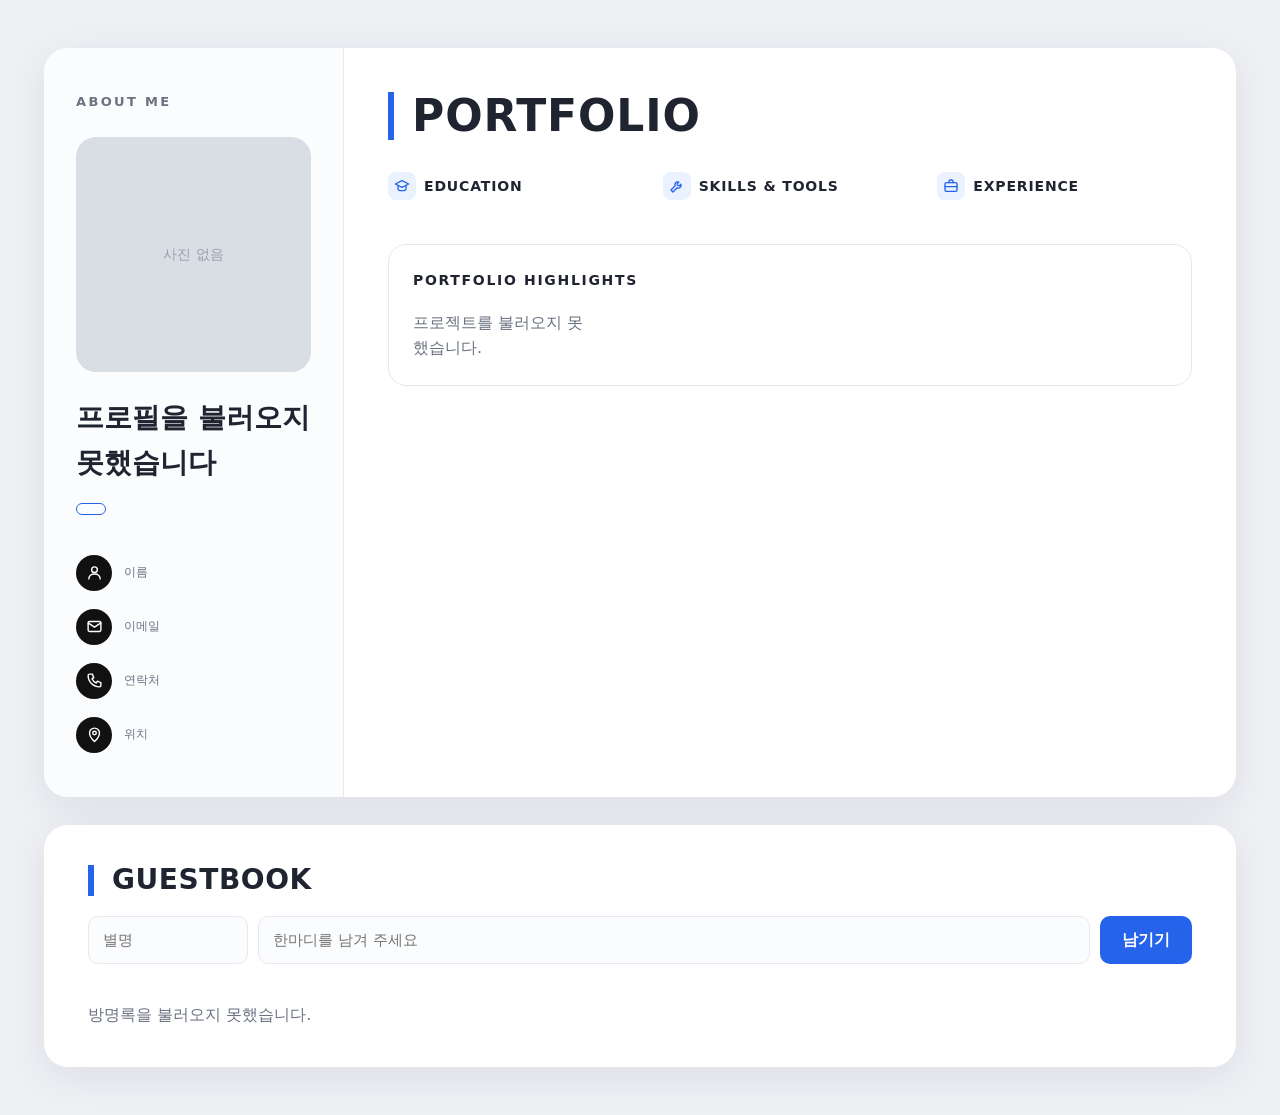
==== index.html @ c54debd6 "방문자 화면(index.html, style.css, script.js) 추가 - ABOUT ME / PORTFOLIO 두 칸 흰 카드, 휴대폰에서는 한 줄로 쌓임 - profil" ====
<!DOCTYPE html>
<html lang="ko">
<head>
  <meta charset="UTF-8">
  <meta name="viewport" content="width=device-width, initial-scale=1">
  <title>포트폴리오</title>
  <link rel="stylesheet" href="style.css">
</head>
<body>
  <main class="page">

    <!-- 흰 큰 카드 -->
    <section class="sheet">

      <!-- 왼쪽: ABOUT ME -->
      <aside class="about">
        <p class="section-label">ABOUT ME</p>

        <div class="photo" id="photo">
          <span class="photo-empty">사진 없음</span>
        </div>

        <h2 class="about-name" id="name">불러오는 중…</h2>
        <p class="about-title" id="title"></p>
        <p class="badge" id="badge" hidden></p>

        <ul class="contact">
          <li>
            <span class="contact-icon">
              <svg viewBox="0 0 24 24"><circle cx="12" cy="8" r="4"/><path d="M4 21c0-4.4 3.6-7 8-7s8 2.6 8 7"/></svg>
            </span>
            <span class="contact-text">
              <span class="contact-key">이름</span>
              <span class="contact-value" id="c-name"></span>
            </span>
          </li>
          <li>
            <span class="contact-icon">
              <svg viewBox="0 0 24 24"><rect x="3" y="5" width="18" height="14" rx="2"/><path d="M3 7l9 6 9-6"/></svg>
            </span>
            <span class="contact-text">
              <span class="contact-key">이메일</span>
              <span class="contact-value" id="c-email"></span>
            </span>
          </li>
          <li>
            <span class="contact-icon">
              <svg viewBox="0 0 24 24"><path d="M5 3h4l2 5-2.5 1.5a11 11 0 0 0 6 6L16 13l5 2v4a2 2 0 0 1-2 2A16 16 0 0 1 3 5a2 2 0 0 1 2-2z"/></svg>
            </span>
            <span class="contact-text">
              <span class="contact-key">연락처</span>
              <span class="contact-value" id="c-phone"></span>
            </span>
          </li>
          <li>
            <span class="contact-icon">
              <svg viewBox="0 0 24 24"><path d="M12 22s7-6.2 7-12a7 7 0 0 0-14 0c0 5.8 7 12 7 12z"/><circle cx="12" cy="10" r="2.5"/></svg>
            </span>
            <span class="contact-text">
              <span class="contact-key">위치</span>
              <span class="contact-value" id="c-location"></span>
            </span>
          </li>
        </ul>
      </aside>

      <!-- 오른쪽: PORTFOLIO -->
      <div class="content">
        <h1 class="big-title">PORTFOLIO</h1>

        <p class="headline" id="headline"></p>
        <p class="intro" id="intro"></p>

        <div class="facts">
          <div class="fact">
            <h3 class="fact-title">
              <span class="fact-icon">
                <svg viewBox="0 0 24 24"><path d="M2 9l10-5 10 5-10 5z"/><path d="M6 11v5c0 1.5 2.7 3 6 3s6-1.5 6-3v-5"/></svg>
              </span>
              EDUCATION
            </h3>
            <p class="fact-text" id="education"></p>
          </div>
          <div class="fact">
            <h3 class="fact-title">
              <span class="fact-icon">
                <svg viewBox="0 0 24 24"><path d="M14.7 6.3a4 4 0 0 0-5.4 5.4L3 18l3 3 6.3-6.3a4 4 0 0 0 5.4-5.4l-2.5 2.5-2.4-.6-.6-2.4z"/></svg>
              </span>
              SKILLS &amp; TOOLS
            </h3>
            <p class="fact-text" id="skills"></p>
          </div>
          <div class="fact">
            <h3 class="fact-title">
              <span class="fact-icon">
                <svg viewBox="0 0 24 24"><rect x="3" y="7" width="18" height="13" rx="2"/><path d="M9 7V5a2 2 0 0 1 2-2h2a2 2 0 0 1 2 2v2M3 13h18"/></svg>
              </span>
              EXPERIENCE
            </h3>
            <p class="fact-text" id="experience"></p>
          </div>
        </div>

        <div class="highlights">
          <h3 class="highlights-title">PORTFOLIO HIGHLIGHTS</h3>
          <div class="cards" id="cards">
            <p class="muted">불러오는 중…</p>
          </div>
        </div>

        <blockquote class="quote" id="quote" hidden></blockquote>
      </div>
    </section>

    <!-- 방명록 -->
    <section class="sheet guestbook">
      <h2 class="big-title small">GUESTBOOK</h2>

      <form class="gb-form" id="gb-form">
        <input class="gb-input gb-nick" id="gb-nick" type="text" placeholder="별명" maxlength="20" required>
        <input class="gb-input gb-msg" id="gb-msg" type="text" placeholder="한마디를 남겨 주세요" maxlength="200" required>
        <button class="gb-button" id="gb-button" type="button">남기기</button>
      </form>
      <p class="gb-status" id="gb-status"></p>

      <ul class="gb-list" id="gb-list">
        <li class="muted">불러오는 중…</li>
      </ul>
    </section>

  </main>

  <script src="script.js"></script>
</body>
</html>
---- style.css ----
/* ===== 색과 기본 ===== */
:root {
  --bg: #eef0f4;        /* 연회색 바탕 */
  --card: #ffffff;      /* 흰 카드 */
  --blue: #2563eb;      /* 파란 강조색 */
  --blue-soft: #eaf1ff;
  --text: #1f2430;
  --gray: #6b7280;
  --line: #e5e8ee;
  --tag: #f1f3f6;
}

* {
  box-sizing: border-box;
}

body {
  margin: 0;
  background: var(--bg);
  color: var(--text);
  font-family: "Pretendard", "Apple SD Gothic Neo", "Malgun Gothic", "Noto Sans KR", system-ui, sans-serif;
  line-height: 1.6;
}

h1, h2, h3, p {
  margin: 0;
}

.muted {
  color: var(--gray);
}

.page {
  max-width: 1240px;
  margin: 0 auto;
  padding: 48px 24px;
}

/* ===== 흰 큰 카드 ===== */
.sheet {
  background: var(--card);
  border-radius: 24px;
  box-shadow: 0 10px 40px rgba(20, 30, 60, 0.08);
  display: grid;
  grid-template-columns: 300px 1fr;
  overflow: hidden;
}

.section-label {
  font-size: 13px;
  font-weight: 800;
  letter-spacing: 0.18em;
  color: var(--gray);
  margin-bottom: 24px;
}

/* ===== 왼쪽 ABOUT ME ===== */
.about {
  padding: 44px 32px;
  border-right: 1px solid var(--line);
  background: #fbfcfe;
}

.photo {
  width: 100%;
  aspect-ratio: 1 / 1;
  border-radius: 20px;
  overflow: hidden;
  background: #d9dde4;      /* 사진이 없을 때 회색 자리 */
  display: flex;
  align-items: center;
  justify-content: center;
  margin-bottom: 24px;
}

.photo img {
  width: 100%;
  height: 100%;
  object-fit: cover;
  display: block;
}

.photo-empty {
  color: #9aa1ad;
  font-size: 14px;
}

.about-name {
  font-size: 28px;
  font-weight: 800;
}

.about-title {
  color: var(--blue);
  font-weight: 700;
  margin-top: 4px;
}

.badge {
  display: inline-block;
  margin-top: 14px;
  padding: 5px 14px;
  border: 1.5px solid var(--blue);
  border-radius: 999px;
  color: var(--blue);
  font-size: 13px;
  font-weight: 700;
}

.contact {
  list-style: none;
  padding: 0;
  margin: 32px 0 0;
  display: grid;
  gap: 18px;
}

.contact li {
  display: flex;
  align-items: center;
  gap: 12px;
}

.contact-icon {
  flex: none;
  width: 36px;
  height: 36px;
  border-radius: 50%;
  background: #111;          /* 동그란 검정 아이콘 */
  display: flex;
  align-items: center;
  justify-content: center;
}

.contact-icon svg {
  width: 17px;
  height: 17px;
  fill: none;
  stroke: #fff;
  stroke-width: 2;
  stroke-linecap: round;
  stroke-linejoin: round;
}

.contact-text {
  display: flex;
  flex-direction: column;
  min-width: 0;
}

.contact-key {
  font-size: 12px;
  color: var(--gray);
}

.contact-value {
  font-size: 14px;
  font-weight: 600;
  overflow-wrap: anywhere;
}

/* ===== 오른쪽 PORTFOLIO ===== */
.content {
  padding: 44px 44px 40px;
  min-width: 0;
}

.big-title {
  font-size: 44px;
  font-weight: 900;
  letter-spacing: 0.02em;
  line-height: 1.1;
  padding-left: 18px;
  border-left: 6px solid var(--blue);   /* 파란 세로 막대 */
  margin-bottom: 28px;
}

.big-title.small {
  font-size: 28px;
  margin-bottom: 20px;
}

.headline {
  font-size: 22px;
  font-weight: 700;
  line-height: 1.5;
}

.headline .name-mark {
  color: var(--blue);
  text-decoration: underline;
  text-decoration-color: var(--blue);
  text-decoration-thickness: 3px;
  text-underline-offset: 6px;
}

.intro {
  margin-top: 14px;
  color: var(--gray);
  white-space: pre-line;
}

/* 세 칸 */
.facts {
  display: grid;
  grid-template-columns: repeat(3, 1fr);
  gap: 20px;
  margin-top: 32px;
}

.fact {
  min-width: 0;
}

.fact-title {
  display: flex;
  align-items: center;
  gap: 8px;
  font-size: 14px;
  font-weight: 800;
  letter-spacing: 0.06em;
  margin-bottom: 8px;
}

.fact-icon {
  flex: none;
  width: 28px;
  height: 28px;
  border-radius: 8px;
  background: var(--blue-soft);
  display: flex;
  align-items: center;
  justify-content: center;
}

.fact-icon svg {
  width: 16px;
  height: 16px;
  fill: none;
  stroke: var(--blue);
  stroke-width: 2;
  stroke-linecap: round;
  stroke-linejoin: round;
}

.fact-text {
  font-size: 14px;
  color: var(--gray);
  white-space: pre-line;
  overflow-wrap: anywhere;
}

/* PORTFOLIO HIGHLIGHTS 상자 */
.highlights {
  margin-top: 36px;
  border: 1px solid var(--line);
  border-radius: 18px;
  padding: 24px;
}

.highlights-title {
  font-size: 14px;
  font-weight: 800;
  letter-spacing: 0.12em;
  margin-bottom: 18px;
}

.cards {
  display: grid;
  grid-template-columns: repeat(4, 1fr);
  gap: 16px;
}

/* 카드 하나 */
.card {
  display: flex;
  flex-direction: column;
  border: 1px solid var(--line);
  border-radius: 14px;
  background: #fff;
  overflow: hidden;
  min-width: 0;
  transition: transform 0.15s, box-shadow 0.15s;
}

.card:hover {
  transform: translateY(-3px);
  box-shadow: 0 8px 20px rgba(20, 30, 60, 0.08);
}

.card-link {
  display: block;
  color: inherit;
  text-decoration: none;
  flex: 1;
}

a.card-link {
  cursor: pointer;
}

/* 브라우저 창 모양 썸네일 */
.window {
  margin: 12px 12px 0;
  border: 1px solid var(--line);
  border-radius: 10px;
  overflow: hidden;
  background: #fff;
}

.window-bar {
  display: flex;
  gap: 5px;
  padding: 7px 9px;
  background: #f3f4f7;
  border-bottom: 1px solid var(--line);
}

.window-bar span {
  width: 7px;
  height: 7px;
  border-radius: 50%;
  background: #c9ced8;
}

.window-body {
  aspect-ratio: 16 / 10;
  background: #d9dde4;      /* 이미지가 없을 때 회색 자리 */
}

.window-body img {
  width: 100%;
  height: 100%;
  object-fit: cover;
  display: block;
}

.card-body {
  padding: 14px 14px 6px;
}

.card-meta {
  font-size: 12px;
  font-weight: 700;
  color: var(--blue);
}

.card-title {
  font-size: 16px;
  font-weight: 800;
  margin-top: 4px;
  line-height: 1.4;
}

.card-desc {
  font-size: 13px;
  color: var(--gray);
  margin-top: 6px;
  /* 두 줄까지만 보이고 나머지는 … */
  display: -webkit-box;
  -webkit-line-clamp: 2;
  -webkit-box-orient: vertical;
  overflow: hidden;
}

.tags {
  display: flex;
  flex-wrap: wrap;
  gap: 6px;
  margin-top: 10px;
}

.tag {
  font-size: 12px;
  background: var(--tag);
  color: var(--gray);
  border-radius: 6px;
  padding: 2px 8px;
}

.card-foot {
  padding: 4px 14px 14px;
}

/* 하트 좋아요 버튼 */
.like {
  display: inline-flex;
  align-items: center;
  gap: 6px;
  border: 1px solid var(--line);
  background: #fff;
  border-radius: 999px;
  padding: 4px 12px;
  font: inherit;
  font-size: 13px;
  color: var(--gray);
  cursor: pointer;
}

.like svg {
  width: 16px;
  height: 16px;
  fill: none;
  stroke: currentColor;
  stroke-width: 2;
}

.like:hover {
  border-color: #f3a3b5;
  color: #e11d48;
}

.like.on {
  color: #e11d48;
  border-color: #f3a3b5;
  background: #fff1f4;
  cursor: default;
}

.like.on svg {
  fill: currentColor;
}

/* 기울어진 인용 */
.quote {
  margin: 36px 0 0;
  padding: 18px 22px;
  border-left: 4px solid var(--blue);
  background: #f7f9fc;
  border-radius: 0 12px 12px 0;
  font-style: italic;
  color: #4b5563;
}

/* ===== 방명록 ===== */
.guestbook {
  display: block;
  margin-top: 28px;
  padding: 40px 44px;
}

.gb-form {
  display: flex;
  gap: 10px;
}

.gb-input {
  font: inherit;
  font-size: 15px;
  padding: 11px 14px;
  border: 1px solid var(--line);
  border-radius: 10px;
  background: #fbfcfe;
  min-width: 0;
}

.gb-input:focus {
  outline: 2px solid var(--blue-soft);
  border-color: var(--blue);
}

.gb-nick {
  width: 160px;
}

.gb-msg {
  flex: 1;
}

.gb-button {
  font: inherit;
  font-weight: 700;
  color: #fff;
  background: var(--blue);
  border: none;
  border-radius: 10px;
  padding: 0 22px;
  cursor: pointer;
}

.gb-button:disabled {
  opacity: 0.6;
  cursor: default;
}

.gb-status {
  min-height: 22px;
  font-size: 13px;
  color: var(--gray);
  margin-top: 6px;
}

.gb-list {
  list-style: none;
  padding: 0;
  margin: 10px 0 0;
}

.gb-item {
  padding: 14px 0;
  border-top: 1px solid var(--line);
}

.gb-head {
  display: flex;
  align-items: baseline;
  gap: 10px;
}

.gb-name {
  font-weight: 700;
}

.gb-date {
  font-size: 12px;
  color: var(--gray);
}

.gb-text {
  margin-top: 2px;
  overflow-wrap: anywhere;
  white-space: pre-line;
}

/* ===== 화면 폭에 따라 ===== */
@media (max-width: 1100px) {
  .cards {
    grid-template-columns: repeat(2, 1fr);
  }
}

/* 휴대폰: 모두 한 줄로 쌓기 */
@media (max-width: 760px) {
  .page {
    padding: 16px;
  }

  .sheet {
    grid-template-columns: 1fr;
    border-radius: 18px;
  }

  .about {
    border-right: none;
    border-bottom: 1px solid var(--line);
    padding: 28px 22px;
  }

  .photo {
    max-width: 220px;
  }

  .content {
    padding: 28px 22px;
  }

  .big-title {
    font-size: 32px;
  }

  .headline {
    font-size: 19px;
  }

  .facts,
  .cards {
    grid-template-columns: 1fr;
  }

  .highlights {
    padding: 16px;
  }

  .guestbook {
    padding: 28px 22px;
  }

  .gb-form {
    flex-direction: column;
  }

  .gb-nick {
    width: 100%;
  }

  .gb-button {
    padding: 12px;
  }
}
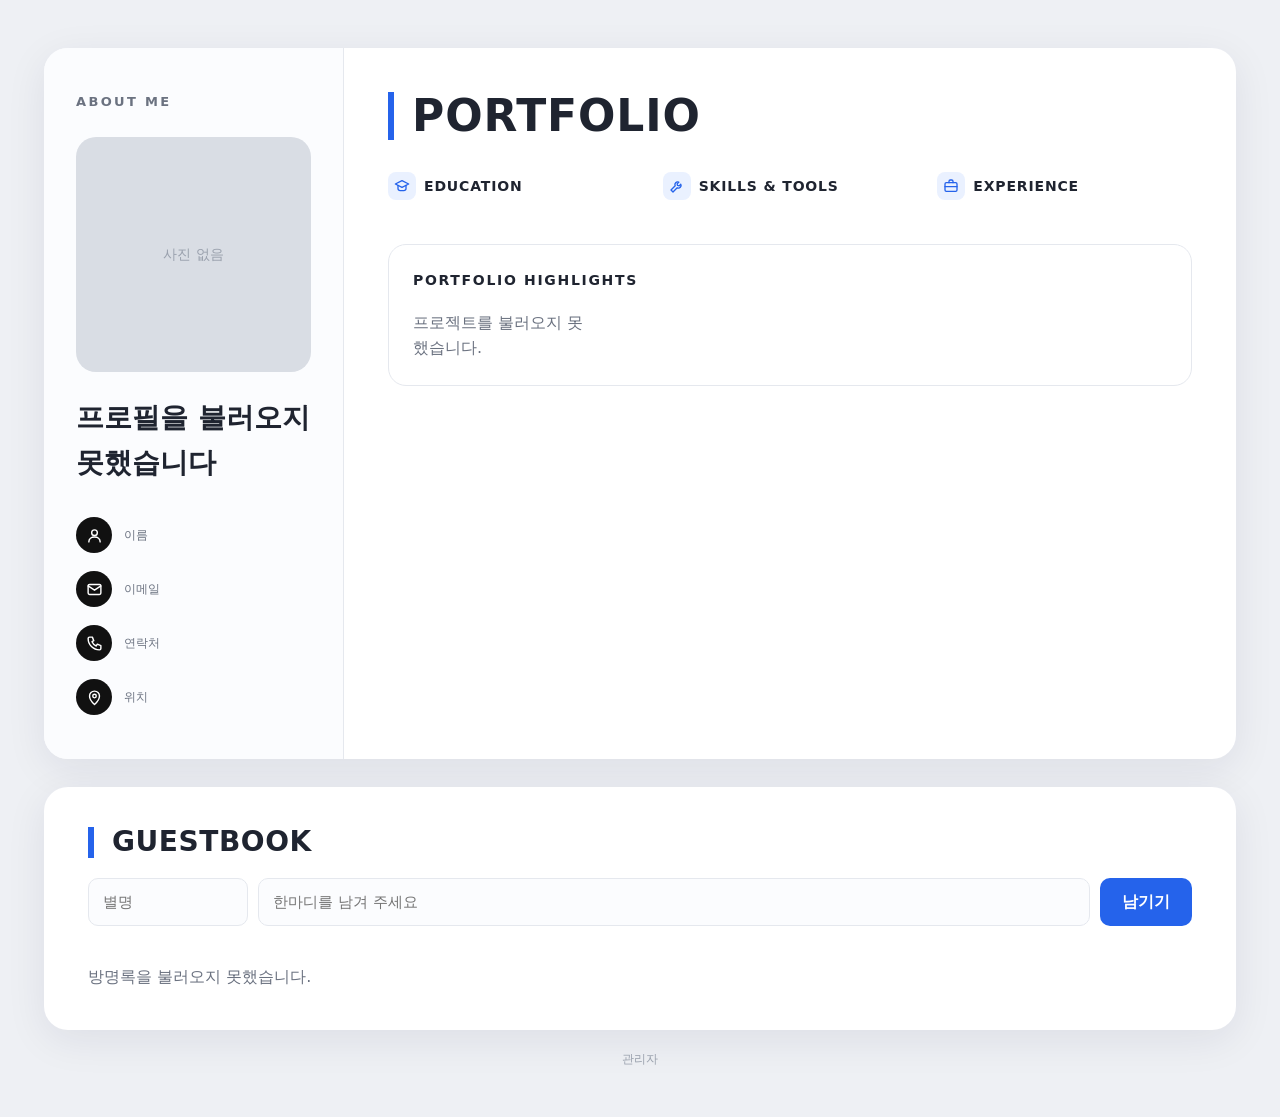
==== commit e35e1ea7: "관리자 화면(admin.html, admin.js) 추가 - Supabase Auth 이메일·비밀번호 로그인/로그아웃, admins에 없으면 안내 - 프로필 전체 수정과 사진 올리" ====
--- a/index.html
+++ b/index.html
@@ -128,6 +128,7 @@
       </ul>
     </section>
 
+    <p class="admin-link"><a href="admin.html">관리자</a></p>
   </main>
 
   <script src="script.js"></script>
--- a/style.css
+++ b/style.css
@@ -12,6 +12,11 @@
 
 * {
   box-sizing: border-box;
+}
+
+/* hidden을 붙인 것은 항상 숨긴다 */
+[hidden] {
+  display: none !important;
 }
 
 body {
@@ -522,6 +527,22 @@
   white-space: pre-line;
 }
 
+/* 맨 아래 작은 관리자 링크 */
+.admin-link {
+  text-align: center;
+  margin-top: 20px;
+  font-size: 12px;
+}
+
+.admin-link a {
+  color: #9aa1ad;
+  text-decoration: none;
+}
+
+.admin-link a:hover {
+  color: var(--blue);
+}
+
 /* ===== 화면 폭에 따라 ===== */
 @media (max-width: 1100px) {
   .cards {
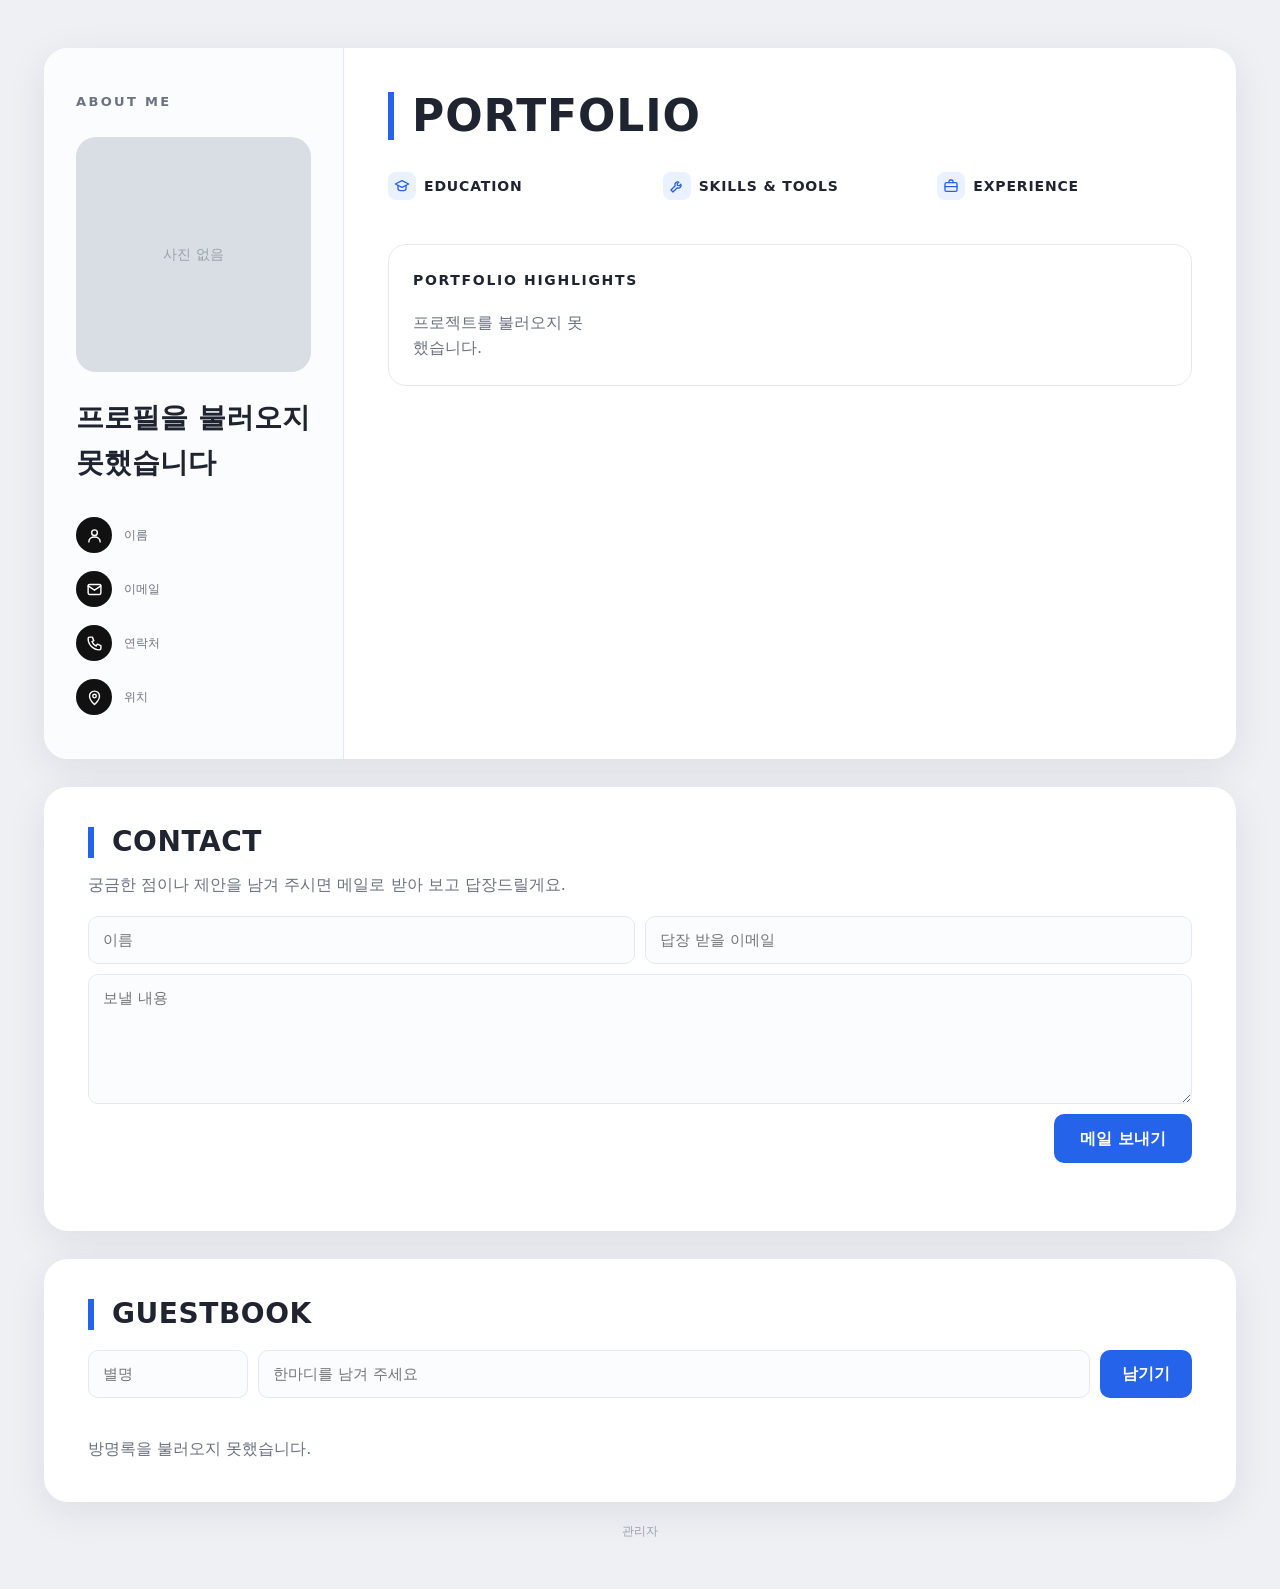
==== commit fe6fa28a: "방명록 위에 메일 보내기(Web3Forms) 상자 추가 - 이름·이메일·내용 폼, Web3Forms로 fetch 전송, 스팸 방지 숨은 칸 - 접근 키를 넣기 전에는 '준비 중' " ====
--- a/index.html
+++ b/index.html
@@ -112,6 +112,24 @@
       </div>
     </section>
 
+    <!-- 메일 보내기 (Web3Forms) -->
+    <section class="sheet guestbook">
+      <h2 class="big-title small">CONTACT</h2>
+      <p class="intro mail-guide">궁금한 점이나 제안을 남겨 주시면 메일로 받아 보고 답장드릴게요.</p>
+
+      <form class="mail-form" id="mail-form">
+        <div class="mail-row">
+          <input class="gb-input" id="mail-name" type="text" placeholder="이름" maxlength="50" autocomplete="name" required>
+          <input class="gb-input" id="mail-email" type="email" placeholder="답장 받을 이메일" maxlength="100" autocomplete="email" required>
+        </div>
+        <textarea class="gb-input mail-message" id="mail-message" placeholder="보낼 내용" maxlength="2000" required></textarea>
+        <!-- 스팸 로봇만 채우는 칸 (사람에게는 안 보임) -->
+        <input type="checkbox" id="mail-botcheck" class="mail-botcheck" tabindex="-1" autocomplete="off">
+        <button class="gb-button mail-button" id="mail-button" type="button">메일 보내기</button>
+      </form>
+      <p class="gb-status" id="mail-status"></p>
+    </section>
+
     <!-- 방명록 -->
     <section class="sheet guestbook">
       <h2 class="big-title small">GUESTBOOK</h2>
--- a/style.css
+++ b/style.css
@@ -527,6 +527,40 @@
   white-space: pre-line;
 }
 
+/* ===== 메일 보내기 ===== */
+.mail-guide {
+  margin: -6px 0 18px;
+}
+
+.mail-form {
+  display: flex;
+  flex-direction: column;
+  gap: 10px;
+}
+
+.mail-row {
+  display: flex;
+  gap: 10px;
+}
+
+.mail-row .gb-input {
+  flex: 1;
+}
+
+.mail-message {
+  min-height: 130px;
+  resize: vertical;
+}
+
+.mail-button {
+  align-self: flex-end;
+  padding: 12px 26px;
+}
+
+.mail-botcheck {
+  display: none;
+}
+
 /* 맨 아래 작은 관리자 링크 */
 .admin-link {
   text-align: center;
@@ -604,6 +638,14 @@
     width: 100%;
   }
 
+  .mail-row {
+    flex-direction: column;
+  }
+
+  .mail-button {
+    align-self: stretch;
+  }
+
   .gb-button {
     padding: 12px;
   }
